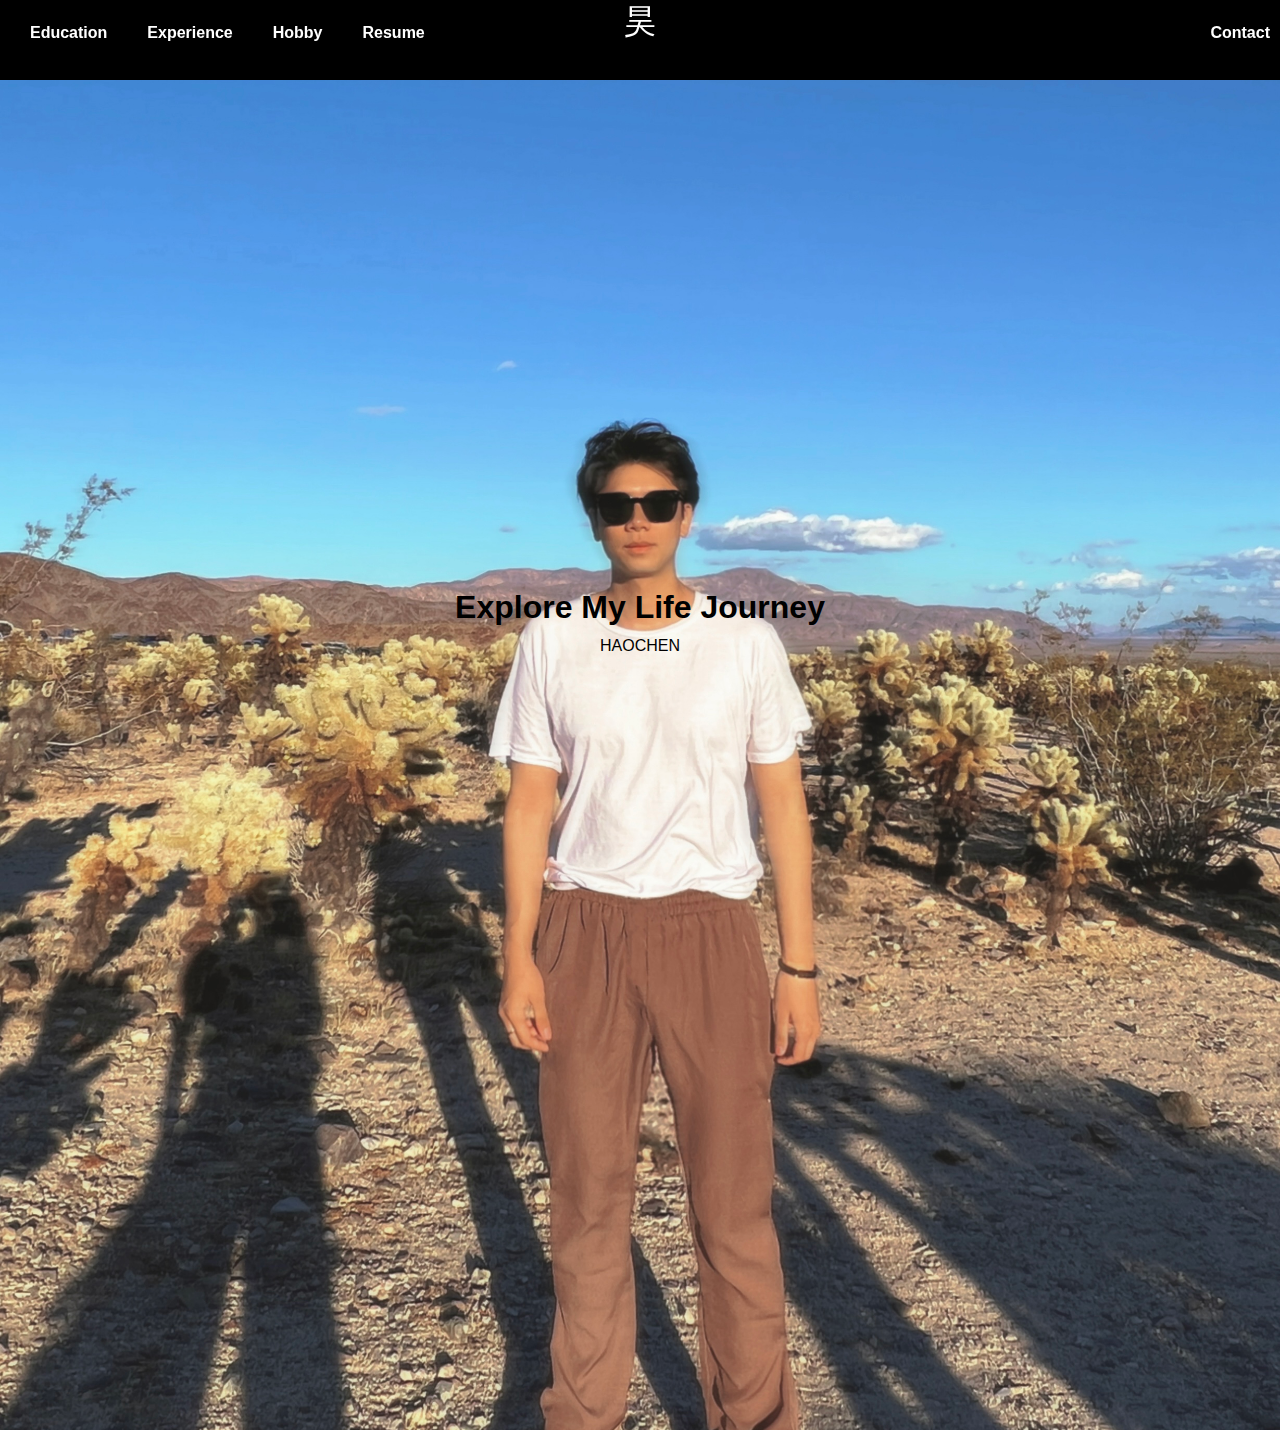
==== index.html @ 0f7cde0d "Update index.html" ====
<!DOCTYPE html>
<html lang="en">
<head>
  <meta charset="UTF-8">
  <title>Your GitHub Website</title>
  <link rel="stylesheet" href="styles.css">
  <!-- Include Roboto Mono font from Google Fonts -->
  <link href="https://fonts.googleapis.com/css2?family=Roboto+Mono:wght@400;700&display=swap" rel="stylesheet">
</head>
<body>
  <header>
    <nav>
      <div class="nav-group left">
        <ul>
          <li><a href="#education">Education</a></li>
          <li><a href="#experience">Experience</a></li>
          <li><a href="#hobby">Hobby</a></li>
          <li><a href="#resume">Resume</a></li>
        </ul>
      </div>
      <div class="nav-group right">
        <ul>
          <li><a href="#contact   ">Contact</a></li>
        </ul>
      </div>
      <div class="logo">昊</div>
    </nav>
  </header>

  <main>
    <section id="banner">
      <div class="banner-text">
        <h1>Explore My Life Journey</h1>
        <p>HAOCHEN</p>
      </div>
    </section>
  </main>
</body>
</html>
---- styles.css ----
body, h1, p, ul, li {
  margin: 0;
  padding: 0;
}

body {
  font-family: 'Helvetica Neue', Arial, sans-serif;
  line-height: 1.6;
  background: #000;
  color: #fff;
}

header {
  background: transparent;
  padding: 20px 0;
  position: fixed;
  top: 0;
  width: 100%;
  z-index: 1000;
}

nav {
  display: flex;
  justify-content: space-between;
  align-items: center;
  padding: 0 10px;
}

.nav-group.left ul {
  list-style: none;
  display: flex;
  align-items: center;
}

.nav-group.left ul li {
  padding: 0 20px;
}

.nav-group.left ul li a {
  text-decoration: none;
  color: #fff;
  font-weight: bold;
}

.nav-group.right ul {
  list-style: none;
  display: flex;
  align-items: center;
}

.nav-group.right ul li a {
  text-decoration: none;
  color: #fff;
  font-weight: bold;
}

.logo {
  font-family: 'Roboto Mono', monospace;
  font-size: 2em;
  color: #fff;
  position: absolute;
  left: 50%;
  transform: translateX(-50%);
  bottom: 20px; /* Adjust this value to change the distance from the bottom */
}

main {
  padding-top: 80px; /* Adjust this value based on header height */
}

#banner {
  display: flex;
  justify-content: center;
  align-items: center;
  height: 150vh; /* Adjusted for four times the viewport height */
  background: url('bg.jpg') no-repeat center center;
  background-size: cover;
  position: relative;
  color: #000;
}

.banner-text {
  position: absolute;
  top: 40%;
  left: 50%;
  transform: translate(-50%, -50%);
  text-align: center;
  width: 100%;
}

#banner h1, #banner p {
  color: #000;
}
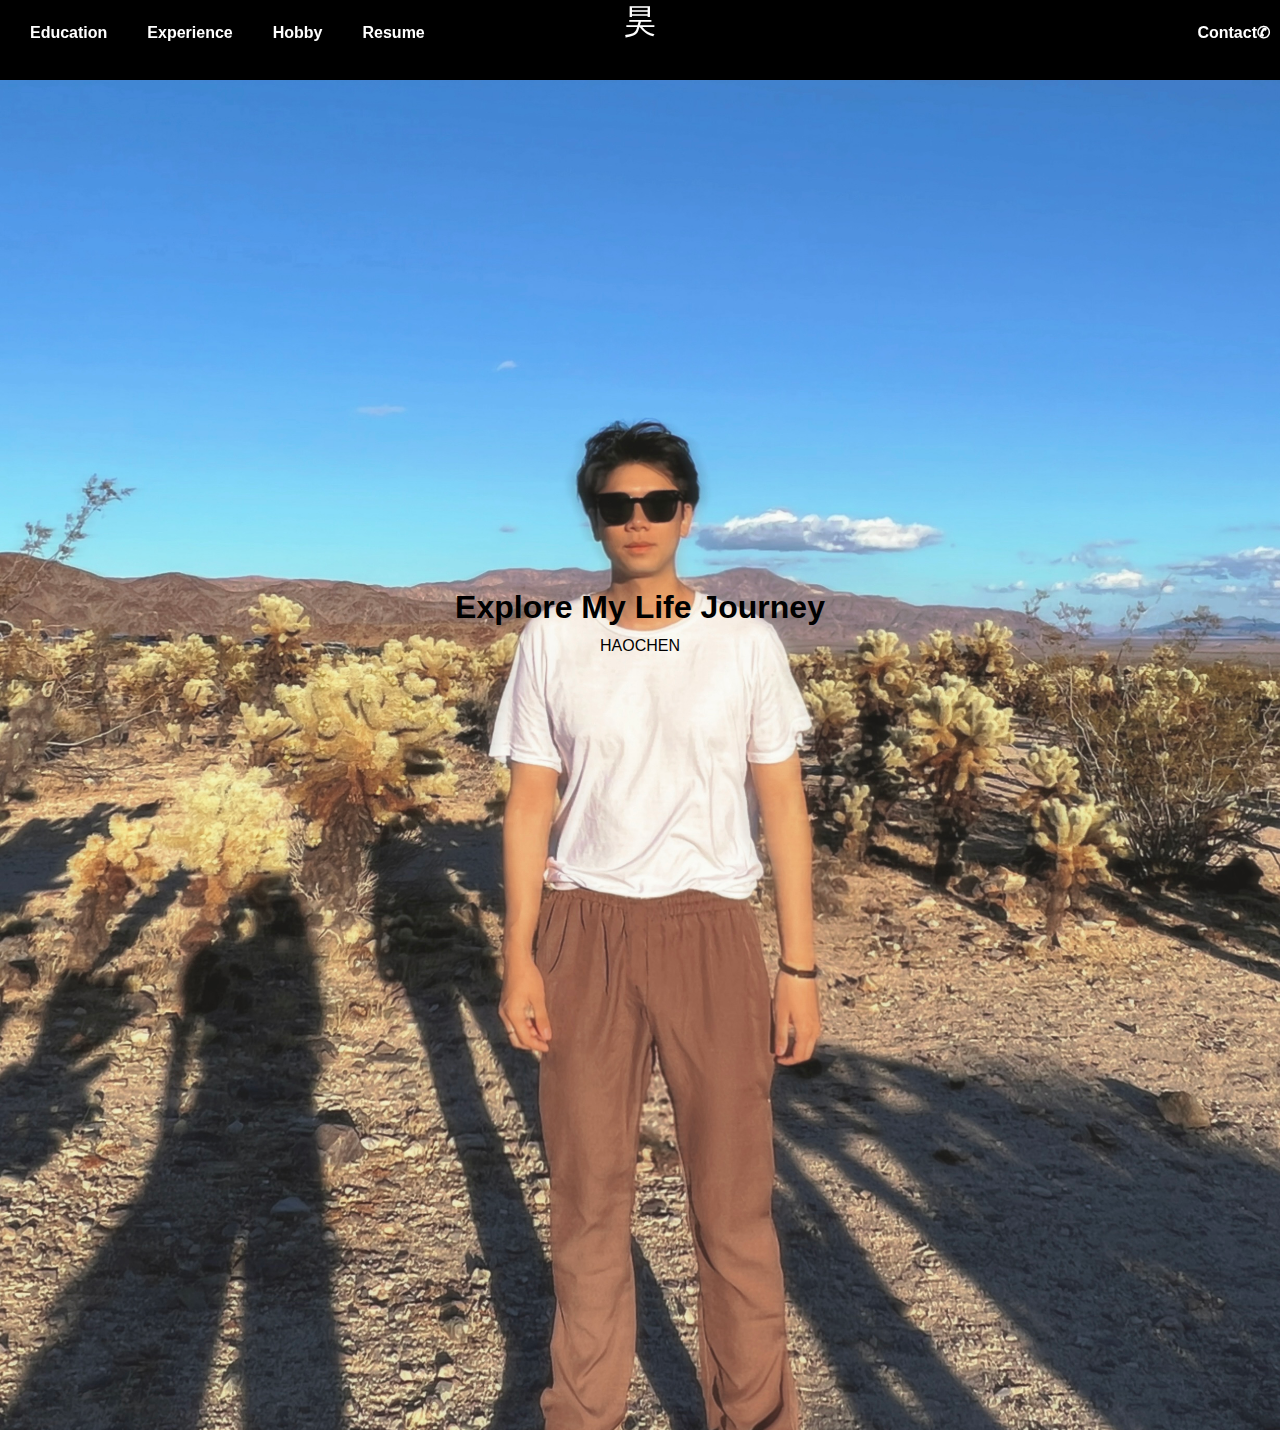
==== commit 62de9436: "Update index.html" ====
--- a/index.html
+++ b/index.html
@@ -20,7 +20,7 @@
       </div>
       <div class="nav-group right">
         <ul>
-          <li><a href="#contact   ">Contact</a></li>
+          <li><a href="#contact">Contact✆</a></li>
         </ul>
       </div>
       <div class="logo">昊</div>
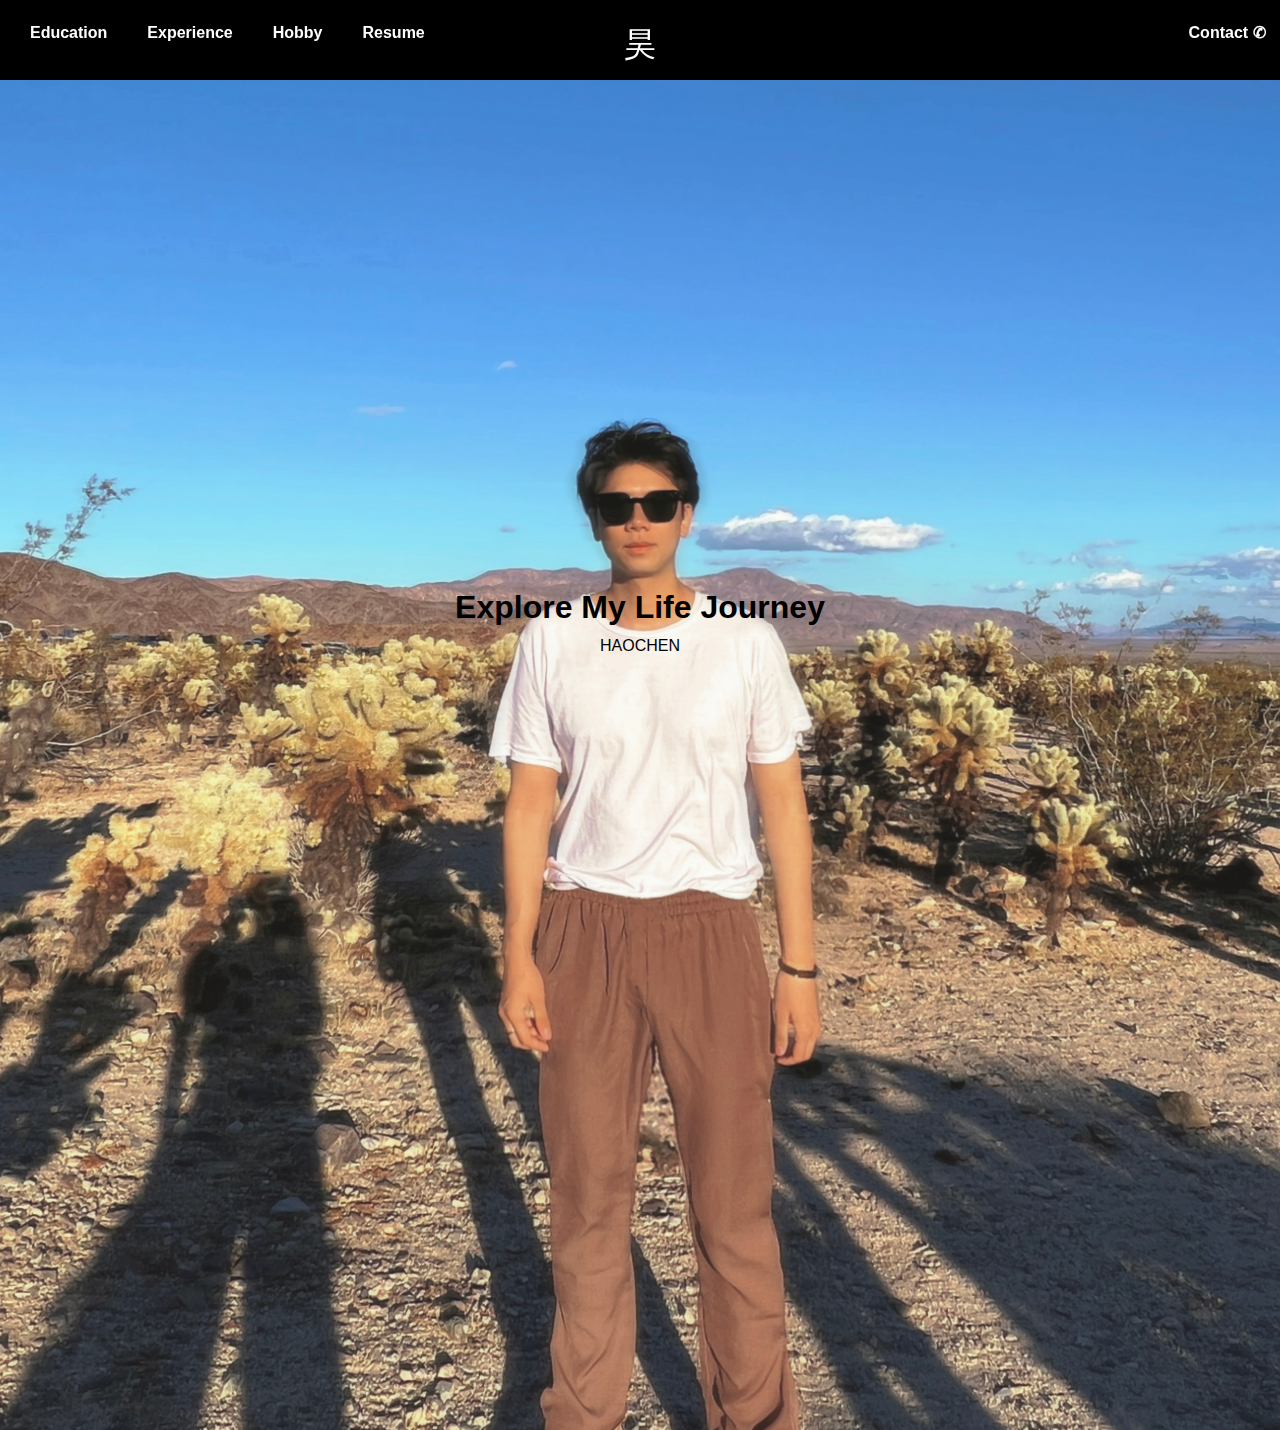
==== commit 983d4842: "Update index.html" ====
--- a/index.html
+++ b/index.html
@@ -20,7 +20,7 @@
       </div>
       <div class="nav-group right">
         <ul>
-          <li><a href="#contact">Contact✆</a></li>
+          <li><a href="#contact">Contact&nbsp;✆&nbsp;</a></li>
         </ul>
       </div>
       <div class="logo">昊</div>
--- a/styles.css
+++ b/styles.css
@@ -61,7 +61,7 @@
   position: absolute;
   left: 50%;
   transform: translateX(-50%);
-  bottom: 20px; /* Adjust this value to change the distance from the bottom */
+  bottom: -3px; /* Adjust this value to change the distance from the bottom */
 }
 
 main {
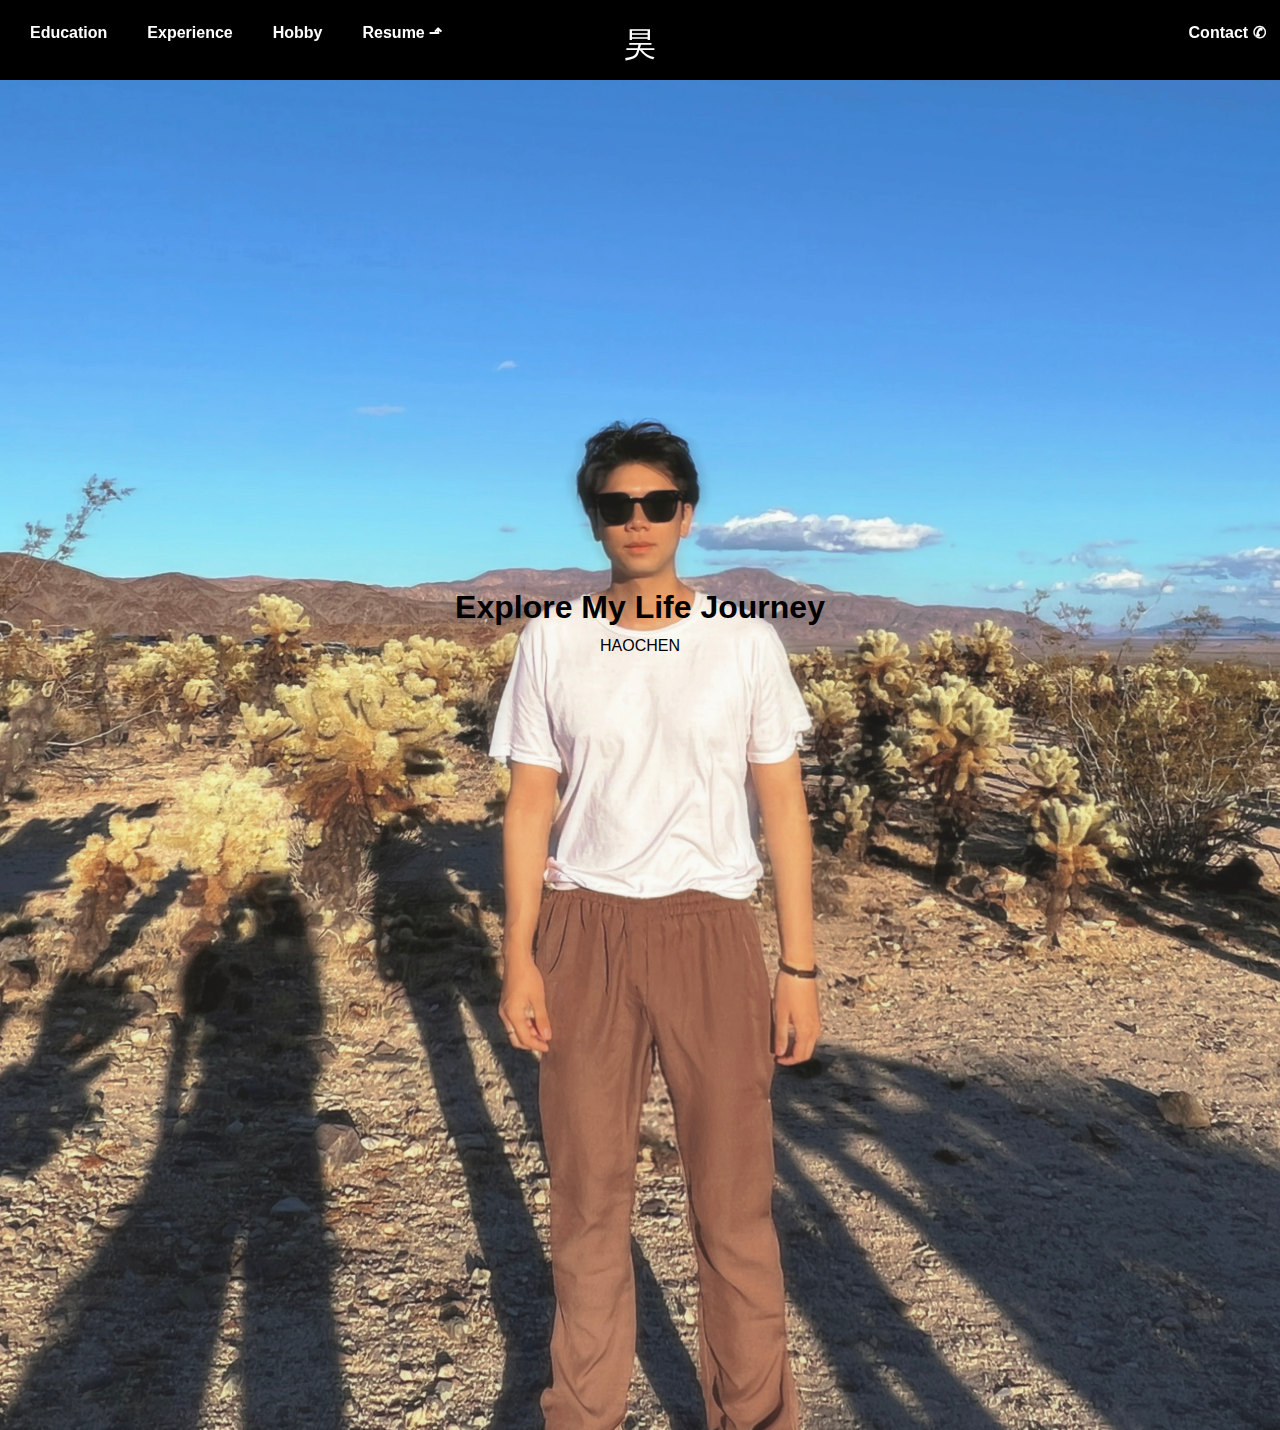
==== commit b0d7631f: "Update index.html" ====
--- a/index.html
+++ b/index.html
@@ -15,7 +15,7 @@
           <li><a href="#education">Education</a></li>
           <li><a href="#experience">Experience</a></li>
           <li><a href="#hobby">Hobby</a></li>
-          <li><a href="#resume">Resume</a></li>
+          <li><a href="#resume">Resume&nbsp;⬏</a></li>
         </ul>
       </div>
       <div class="nav-group right">
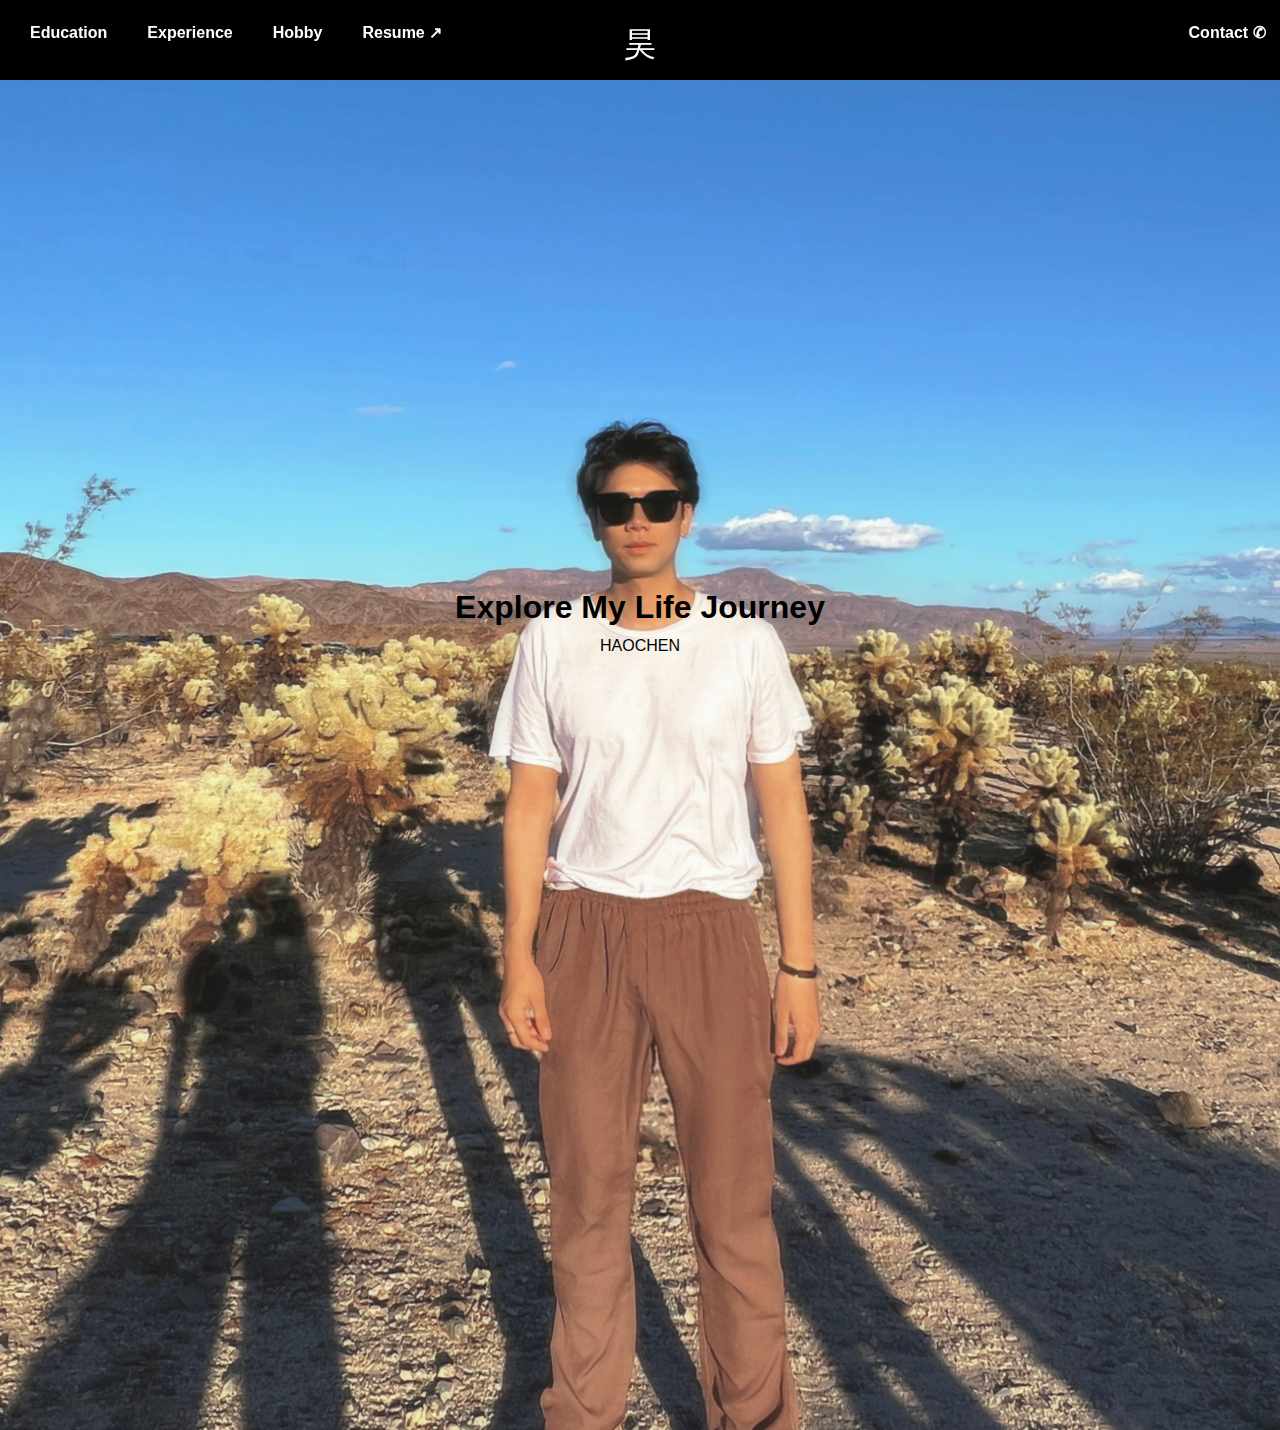
==== commit f3b7bc8c: "Update index.html" ====
--- a/index.html
+++ b/index.html
@@ -15,7 +15,7 @@
           <li><a href="#education">Education</a></li>
           <li><a href="#experience">Experience</a></li>
           <li><a href="#hobby">Hobby</a></li>
-          <li><a href="#resume">Resume&nbsp;⬏</a></li>
+          <li><a href="HaoChenCV.pdf" target="_blank">Resume&nbsp;↗</a></li>
         </ul>
       </div>
       <div class="nav-group right">
